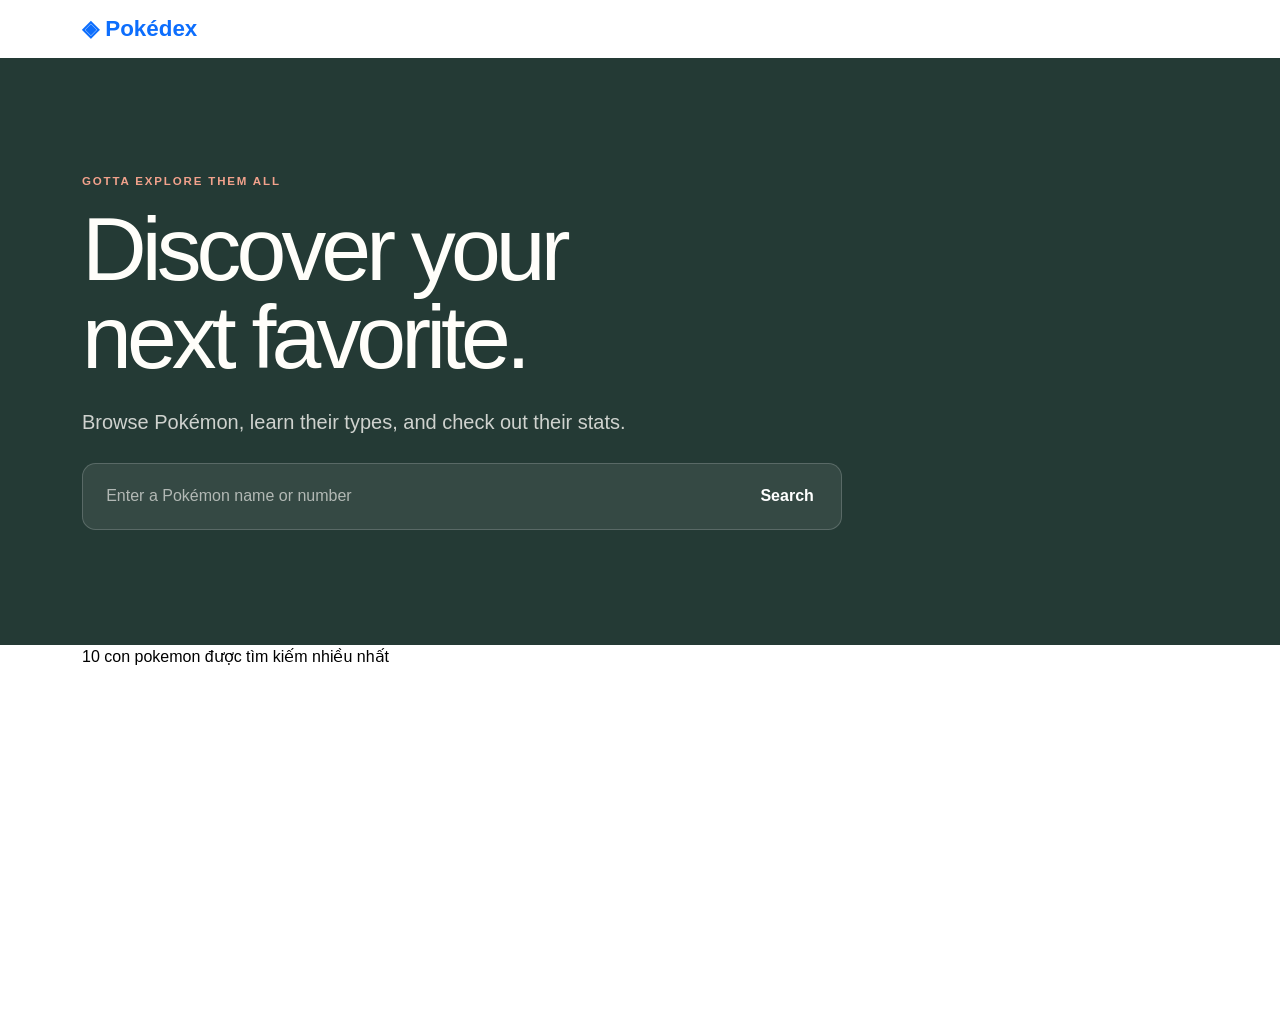
==== index.html @ 3024c779 "Add files via upload" ====
<!doctype html>
<html lang="en">

<head>
    <meta charset="utf-8">
    <meta name="viewport" content="width=device-width, initial-scale=1">
    <meta name="description"
        content="Explore Pokémon, their types, and stats in an interactive Pokédex powered by PokéAPI.">
    <title>Pokédex</title>
    <link href="https://cdn.jsdelivr.net/npm/bootstrap@5.3.8/dist/css/bootstrap.min.css" rel="stylesheet">
    <link rel="stylesheet" href="./static/main.css">
    <script src="./static/js/main.js" defer></script>
</head>

<body>
    <nav class="navbar site-nav">
        <div class="container py-1">
            <a class="brand-link" href="#" aria-label="Pokédex home">
                <span class="brand-mark" aria-hidden="true">◈ Pokédex</span>
            </a>
        </div>
    </nav>

    <header class="hero">
        <div class="container">
            <p class="eyebrow mb-3">Gotta explore them all</p>
            <h1 class="mb-4">Discover your<br>next favorite.</h1>
            <p class="hero-copy fs-5 mb-4">Browse Pokémon, learn their types, and check out their stats.</p>
            <form id="search-form" class="search-box d-flex" role="search">
                <label class="visually-hidden" for="pokemonSearch">Search Pokémon by name or Pokédex number</label>
                <input class="form-control" type="text" id="pokemonSearch" list="pokemon-history"
                    placeholder="Enter a Pokémon name or number">
                <datalist id="pokemon-history"></datalist>
                <button class="btn btn-gallery" id="search" type="submit">Search</button>
            </form>
        </div>
    </header>
    <div class="container text-center">
        <div class="row align-items-start">
            <div class="col" style="text-align: left;">
                <p>10 con pokemon được tìm kiếm nhiều nhất</p>
            </div>
            <div class="col">
                <main class="collection-section" style="text-align: left;">
                    <div class="container">
                        <div id="pokemon-result" class="row" aria-live="polite"></div>
                    </div>
                </main>
            </div>
        </div>

</body>

</html>
---- static/main.css ----
body {
    background: var(--paper);
    color: var(--ink);
    font-family: "Segoe UI", Arial, sans-serif;
}

.site-nav {
    background: var(--paper);
    border-bottom: 1px solid var(--line);
}

.site-nav .container,
.navbar .container {
    display: flex;
    align-items: center;
    justify-content: space-between;
    gap: 1rem;
}

.brand-link {
    text-decoration: none;
}

.auth-nav {
    display: flex;
    align-items: center;
    gap: 0.9rem;
    margin-left: auto;
}

.auth-nav a {
    color: var(--ink);
    font-weight: 600;
    text-decoration: none;
}

.auth-nav-cta {
    padding: 0.65rem 1rem;
    border: 1px solid var(--line);
    border-radius: 999px;
    background: var(--surface);
    box-shadow: 0 0.2rem 0.7rem rgb(29 43 39 / 5%);
}

.brand-mark {
    margin: 0;
    color: var(--accent);
    font-size: 1.4rem;
    font-weight: 700;
}

.hero {
    overflow: hidden;
    padding: clamp(4rem, 9vw, 7.5rem) 0;
    background: #243a35;
    color: #fffefa;
}

.hero .eyebrow {
    color: #f2a28c;
}

.hero h1 {
    max-width: 720px;
    font-family: var(--display-font);
    font-size: clamp(3rem, 7vw, 5.8rem);
    font-weight: 400;
    letter-spacing: -0.055em;
    line-height: 0.98;
}

.eyebrow {
    color: var(--accent);
    font-size: 0.72rem;
    font-weight: 700;
    letter-spacing: 0.16em;
    text-transform: uppercase;
}

.hero-copy {
    max-width: 560px;
    color: rgb(255 254 250 / 78%);
    line-height: 1.65;
}

.search-box {
    max-width: 760px;
    gap: 0.65rem;
    padding: 0.45rem;
    border: 1px solid rgb(255 255 255 / 18%);
    border-radius: 0.85rem;
    background: rgb(255 255 255 / 8%);
}

.search-box .form-control {
    min-width: 0;
    padding: 0.85rem 1rem;
    border: 0;
    background: transparent;
    color: #fffefa;
    box-shadow: none;
}

.search-box .form-control::placeholder {
    color: rgb(255 254 250 / 62%);
}

.btn-gallery {
    padding: 0.8rem 1.25rem;
    border: 0;
    background: var(--accent);
    color: #fff;
    font-weight: 650;
    white-space: nowrap;
    transition: background-color 160ms ease, transform 160ms ease;
}

.btn-gallery:hover {
    transform: translateY(-1px);
    background: #ad402d;
    color: #fff;
}

.collection-section {
    min-height: 24rem;
    padding: clamp(3rem, 7vw, 5.5rem) 0;
}

.collection-heading {
    display: flex;
    align-items: end;
    justify-content: space-between;
    gap: 1rem;
    margin-bottom: 1rem;
}

.section-title {
    font-family: var(--display-font);
    font-size: clamp(2rem, 4vw, 3rem);
    font-weight: 400;
    letter-spacing: -0.04em;
    text-transform: capitalize;
}

.filter-label {
    display: grid;
    gap: 0.35rem;
    color: var(--muted);
    font-size: 0.85rem;
}

.filter-label .form-select {
    min-width: 10rem;
    border-color: var(--line);
    border-radius: 0.65rem;
    background-color: var(--surface);
}

.results-summary {
    min-height: 1.5rem;
    margin: 1.5rem 0 0.5rem;
    color: var(--muted);
    font-size: 0.9rem;
}

#artworks > * {
    min-width: 0;
}

.pokemon-card {
    height: 100%;
    overflow: hidden;
    border: 1px solid var(--line);
    border-radius: 0.85rem;
    background: var(--surface);
    box-shadow: 0 0.35rem 1.2rem rgb(32 35 31 / 4%);
    transition: box-shadow 180ms ease, transform 180ms ease;
}

.pokemon-card:hover {
    transform: translateY(-3px);
    box-shadow: 0 0.75rem 1.8rem rgb(32 35 31 / 10%);
}

.pokemon-image {
    width: 100%;
    aspect-ratio: 4 / 3;
    object-fit: contain;
    padding: 1rem;
    background: #f0eee7;
}

.pokemon-card .card-body {
    padding: 1.1rem;
}

.pokemon-number {
    margin-bottom: 0.25rem;
    color: var(--muted);
    font-size: 0.8rem;
    font-weight: 700;
    letter-spacing: 0.06em;
}

.pokemon-card .card-title {
    margin-bottom: 0.8rem;
    font-family: var(--display-font);
    font-size: 1.4rem;
    text-transform: capitalize;
}

.type-list {
    display: flex;
    flex-wrap: wrap;
    gap: 0.4rem;
}

.type-badge {
    padding: 0.22rem 0.65rem;
    border-radius: 999px;
    background: #e9e5d9;
    color: #353a34;
    font-size: 0.74rem;
    font-weight: 700;
    text-transform: capitalize;
}

.type-fire { background: #f8d9cb; color: #8e321d; }
.type-water { background: #d7e7fa; color: #245482; }
.type-grass { background: #dcebd4; color: #3a652e; }
.type-electric { background: #f8edbf; color: #79600a; }
.type-ice { background: #d6f0ee; color: #246560; }
.type-fighting { background: #f2d5d4; color: #7e2825; }
.type-poison { background: #ead9f2; color: #643879; }
.type-ground { background: #efe1c5; color: #715229; }
.type-flying { background: #e1def5; color: #514884; }
.type-psychic { background: #f6d8e5; color: #8b365b; }
.type-bug { background: #e7edc9; color: #56641f; }
.type-rock { background: #e8dfc7; color: #665734; }
.type-ghost { background: #dcd9ee; color: #4a426f; }
.type-dragon { background: #d9e0f6; color: #394b83; }
.type-dark { background: #dfd9d5; color: #473c37; }
.type-steel { background: #dce3e5; color: #45575c; }
.type-fairy { background: #f5dce7; color: #874a65; }

.pokemon-stats {
    margin: 1rem 0 0;
    color: var(--muted);
    font-size: 0.82rem;
}

.auth-page {
    padding: clamp(2.5rem, 5vw, 4rem) 0 4.5rem;
}

.auth-layout {
    display: grid;
    grid-template-columns: 1.15fr 0.85fr;
    gap: 1.6rem;
    max-width: 1100px;
    margin: 0 auto;
    padding: 0 1rem;
}

.auth-aside,
.auth-form-panel {
    border: 1px solid var(--line);
    border-radius: 1.15rem;
    background: var(--surface);
    box-shadow: 0 0.8rem 2rem rgb(29 43 39 / 5%);
}

.auth-aside {
    display: flex;
    flex-direction: column;
    justify-content: space-between;
    padding: clamp(2rem, 4vw, 3rem);
    background: linear-gradient(135deg, #243a35 0%, #1c2f2a 100%);
    color: #fffdf8;
}

.auth-aside h1 {
    margin-bottom: 1rem;
    font-family: var(--display-font);
    font-size: clamp(2.2rem, 4vw, 3.5rem);
    font-weight: 400;
    letter-spacing: -0.04em;
    line-height: 1.02;
}

.auth-aside p,
.auth-aside .eyebrow {
    color: rgba(255, 253, 248, 0.78);
}

.auth-aside-note {
    margin-top: 2rem;
    font-size: 0.9rem;
    letter-spacing: 0.04em;
    text-transform: uppercase;
    color: #f2a28c;
}

.auth-form-panel {
    padding: clamp(1.8rem, 3vw, 2.5rem);
}

.auth-form-panel h2 {
    margin-bottom: 0.5rem;
    font-family: var(--display-font);
    font-size: clamp(2rem, 3vw, 2.6rem);
    font-weight: 400;
    letter-spacing: -0.04em;
}

.auth-intro,
.auth-switch,
.auth-form-status {
    color: var(--muted);
}

.auth-form {
    display: grid;
    gap: 1.1rem;
    margin-top: 1.5rem;
}

.auth-form .form-label {
    margin-bottom: 0.45rem;
    color: var(--ink);
    font-weight: 600;
}

.auth-form .form-control {
    border: 1px solid var(--line);
    border-radius: 0.8rem;
    background: #fff;
    color: var(--ink);
    box-shadow: none;
}

.auth-form .form-control:focus {
    border-color: rgba(216, 109, 77, 0.7);
    box-shadow: 0 0 0 0.2rem rgba(216, 109, 77, 0.14);
}

.auth-submit {
    width: 100%;
    margin-top: 0.5rem;
    padding: 0.8rem 1.1rem;
    border: 0;
    border-radius: 0.8rem;
    background: var(--accent);
    color: #fff;
    font-weight: 700;
    transition: background-color 180ms ease, transform 180ms ease;
}

.auth-submit:hover {
    background: var(--accent-deep);
    transform: translateY(-1px);
}

.auth-form-status {
    margin: 0.25rem 0 0;
    font-size: 0.95rem;
}

.auth-switch {
    margin-top: 1.2rem;
    text-align: center;
}

.auth-switch a {
    color: var(--accent);
    font-weight: 700;
    text-decoration: none;
}

@media (max-width: 767.98px) {
    .auth-layout {
        grid-template-columns: 1fr;
    }

    .auth-nav {
        gap: 0.5rem;
        font-size: 0.9rem;
    }
}

@media (max-width: 575.98px) {
    .search-box {
        flex-direction: column;
    }

    .search-box .btn-gallery {
        width: 100%;
    }

    .collection-heading {
        align-items: start;
        flex-direction: column;
    }
}

@media (prefers-reduced-motion: reduce) {
    *,
    *::before,
    *::after {
        scroll-behavior: auto !important;
        transition-duration: 0.01ms !important;
    }
}
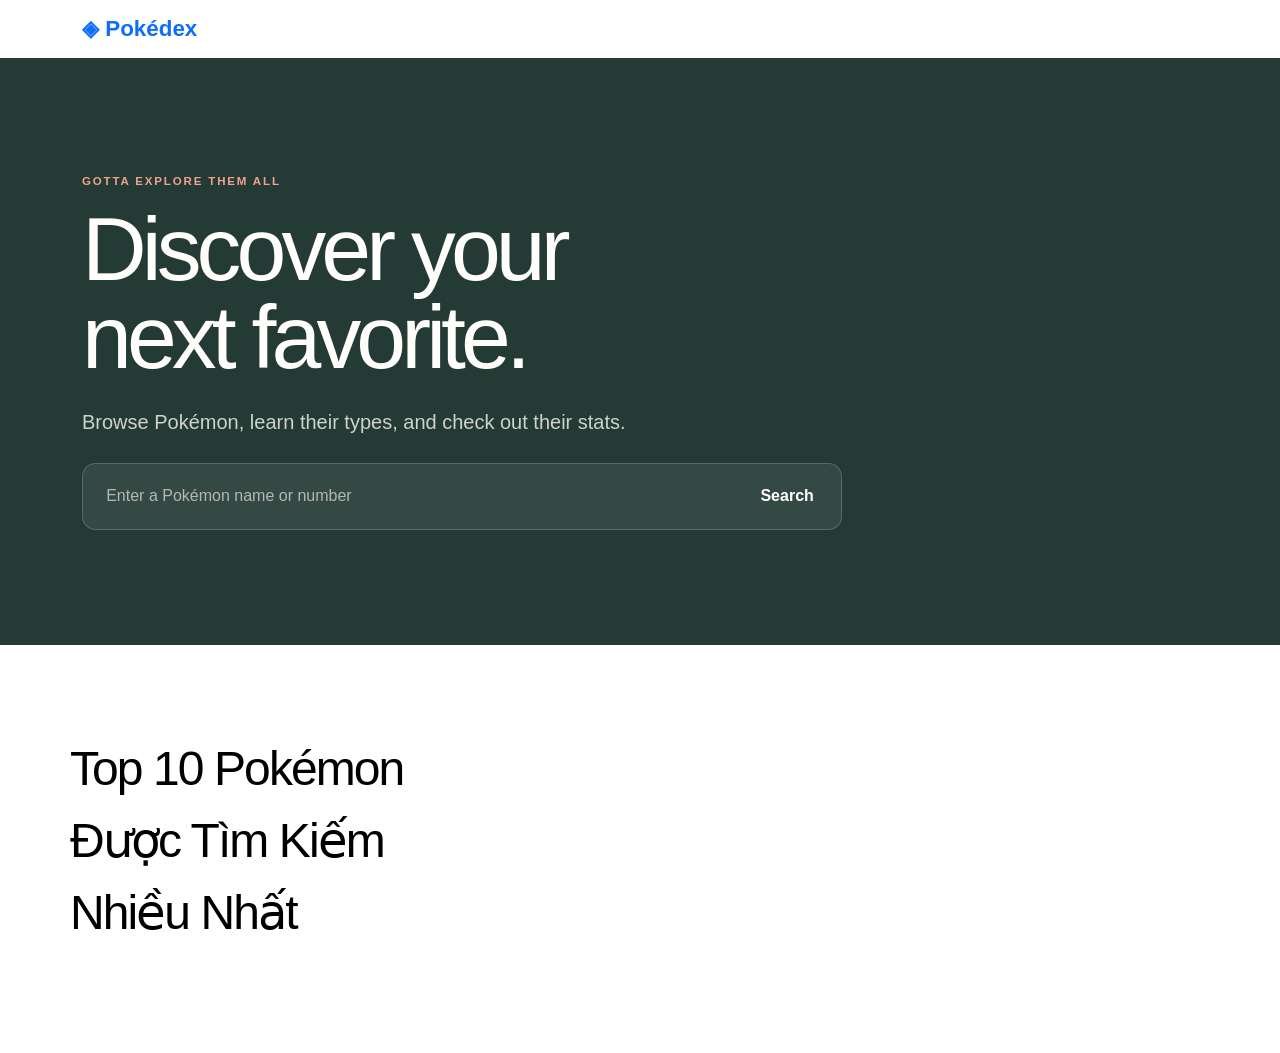
==== commit fd937136: "Add files via upload" ====
--- a/index.html
+++ b/index.html
@@ -1,5 +1,5 @@
 <!doctype html>
-<html lang="en">
+<html lang="vi">
 
 <head>
     <meta charset="utf-8">
@@ -28,27 +28,23 @@
             <p class="hero-copy fs-5 mb-4">Browse Pokémon, learn their types, and check out their stats.</p>
             <form id="search-form" class="search-box d-flex" role="search">
                 <label class="visually-hidden" for="pokemonSearch">Search Pokémon by name or Pokédex number</label>
-                <input class="form-control" type="text" id="pokemonSearch" list="pokemon-history"
+                <input class="form-control" type="text" id="pokemonSearch"
                     placeholder="Enter a Pokémon name or number">
-                <datalist id="pokemon-history"></datalist>
                 <button class="btn btn-gallery" id="search" type="submit">Search</button>
             </form>
         </div>
     </header>
-    <div class="container text-center">
-        <div class="row align-items-start">
-            <div class="col" style="text-align: left;">
-                <p>10 con pokemon được tìm kiếm nhiều nhất</p>
+    <main class="container collection-section">
+        <div class="row align-items-start g-4">
+            <div class="col-12 col-md-4" aria-labelledby="popular-heading">
+                <p id="popular-heading" class="section-title">Top 10 Pokémon được tìm kiếm nhiều nhất</p>
+                <ol id="popular-pokemon" class="popular-pokemon-list" aria-live="polite"></ol>
             </div>
-            <div class="col">
-                <main class="collection-section" style="text-align: left;">
-                    <div class="container">
-                        <div id="pokemon-result" class="row" aria-live="polite"></div>
-                    </div>
-                </main>
+            <div class="col-12 col-md-8" aria-label="Kết quả tìm kiếm">
+                <div id="pokemon-result" class="row" aria-live="polite"></div>
             </div>
         </div>
-
+    </main>
 </body>
 
 </html>
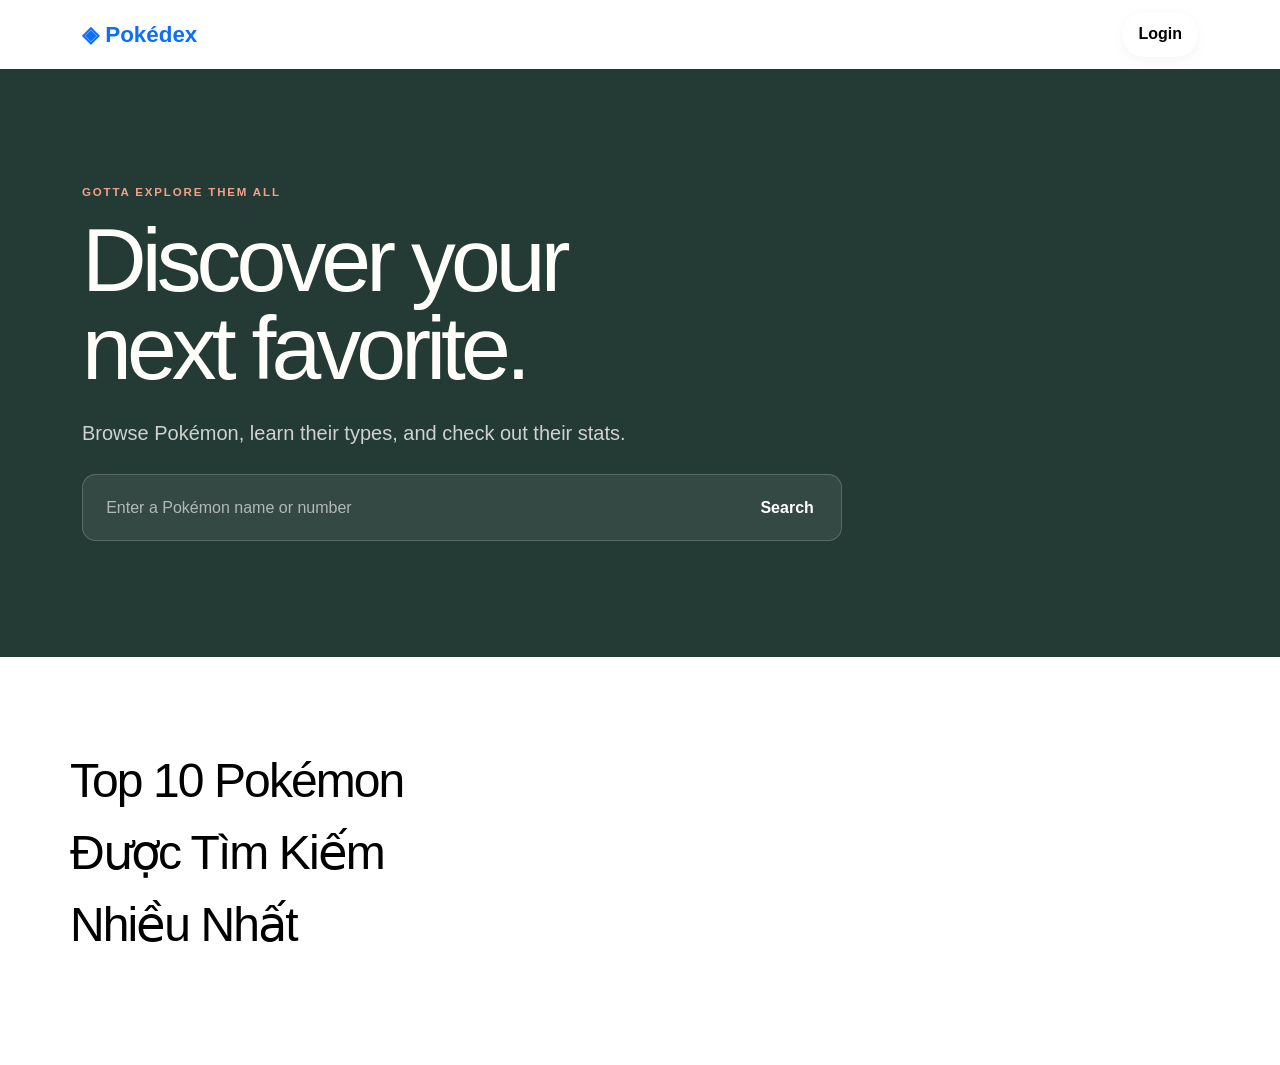
==== commit 957b9485: "Add files via upload" ====
--- a/index.html
+++ b/index.html
@@ -18,6 +18,9 @@
             <a class="brand-link" href="#" aria-label="Pokédex home">
                 <span class="brand-mark" aria-hidden="true">◈ Pokédex</span>
             </a>
+            <div class="auth-nav" id="auth-nav">
+                <a class="auth-nav-cta" href="./login.html">Login</a>
+            </div>
         </div>
     </nav>
 
--- a/static/main.css
+++ b/static/main.css
@@ -28,10 +28,13 @@
     margin-left: auto;
 }
 
-.auth-nav a {
+.auth-nav a,
+.auth-nav button {
     color: var(--ink);
+    font: inherit;
     font-weight: 600;
     text-decoration: none;
+    cursor: pointer;
 }
 
 .auth-nav-cta {
